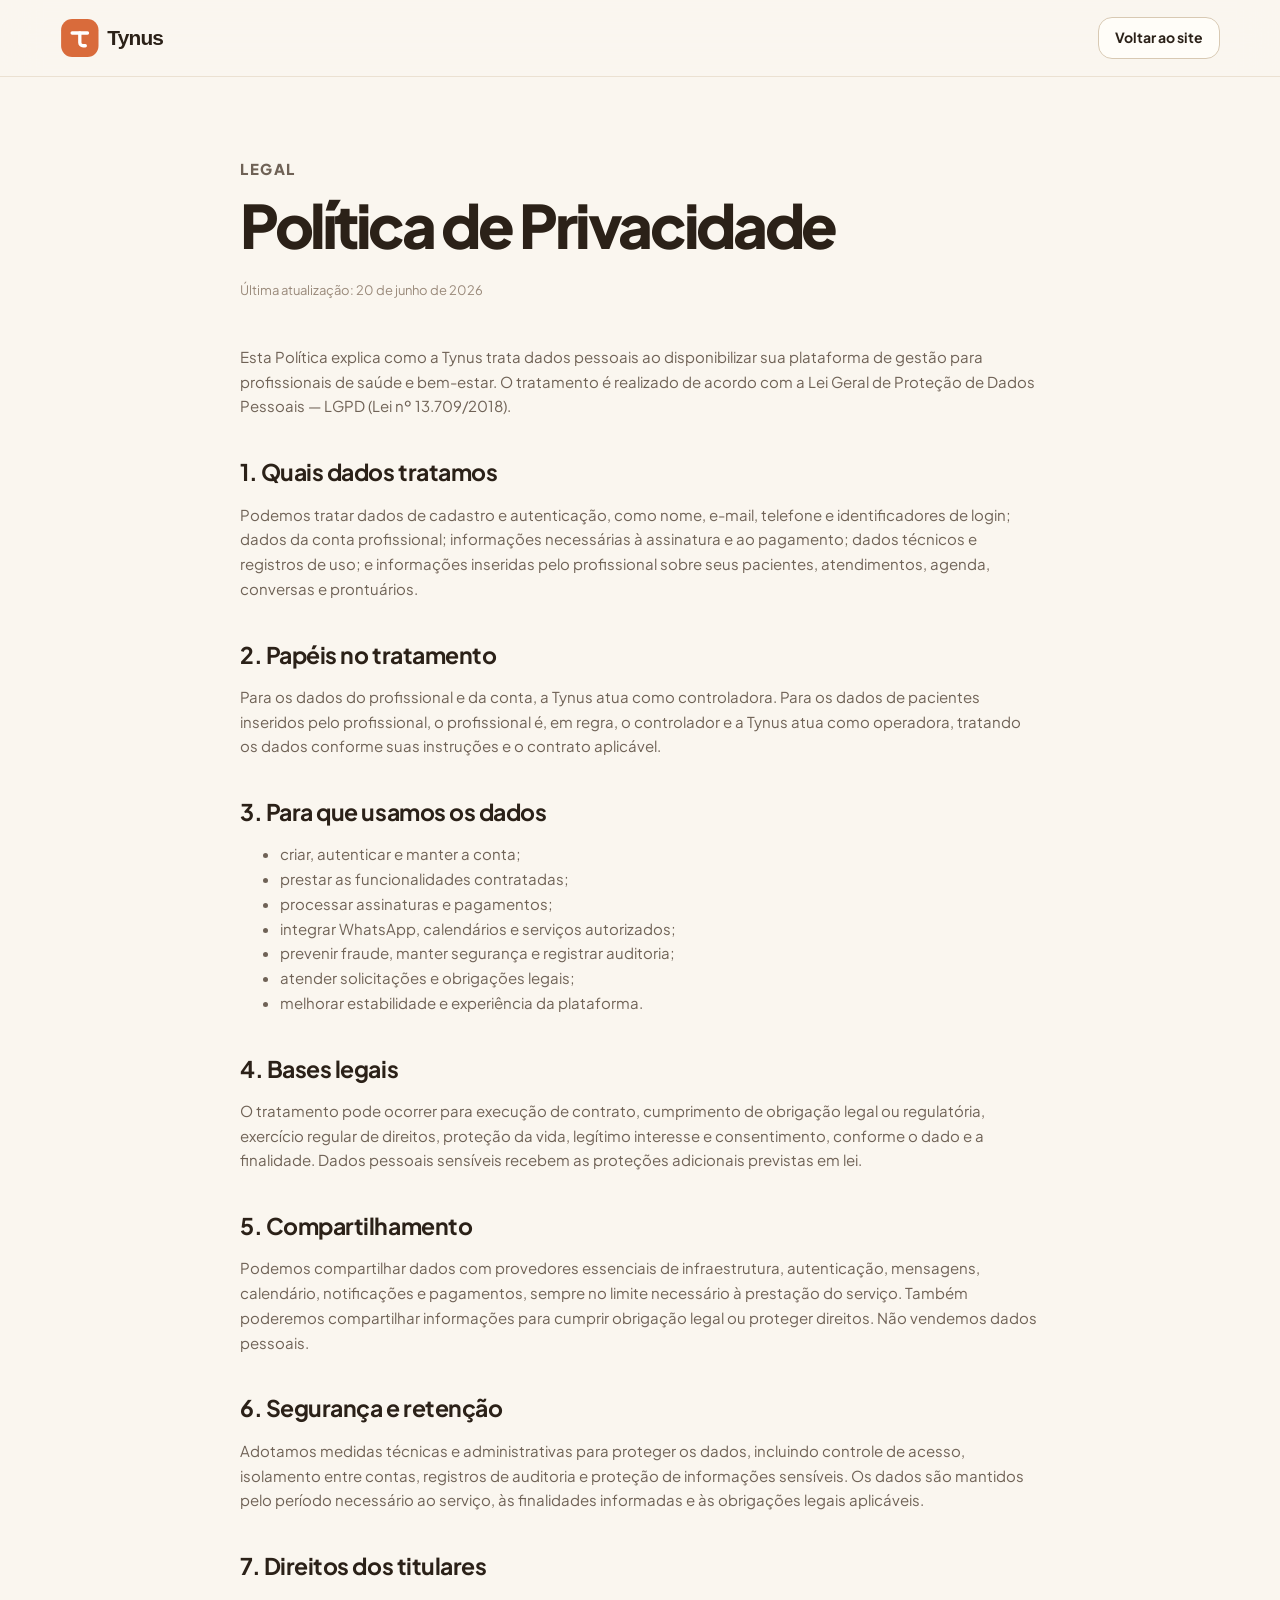
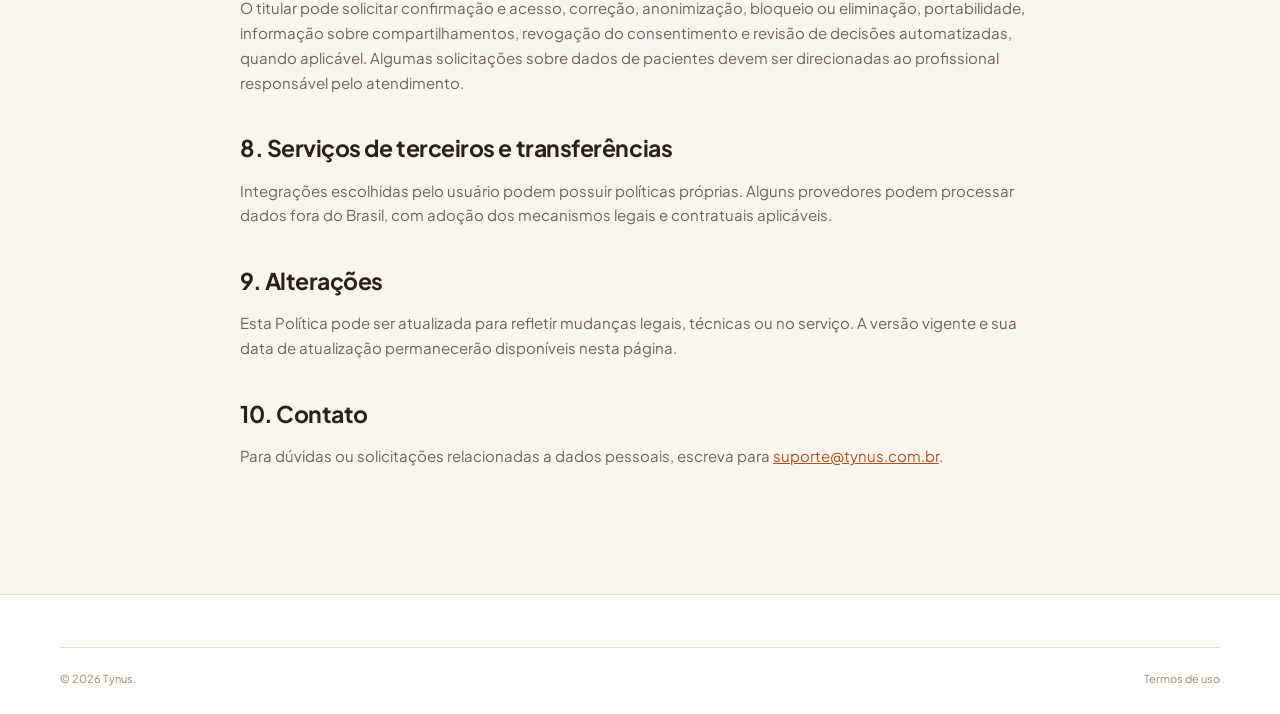
==== privacidade.html @ 751dcd54 "adjust project first commit" ====
<!doctype html>
<html lang="pt-BR">
<head><meta charset="utf-8"><meta name="viewport" content="width=device-width, initial-scale=1"><title>Política de Privacidade — Tynus</title><meta name="description" content="Política de Privacidade da Tynus."><link rel="icon" href="assets/favicon.svg" type="image/svg+xml"><link rel="stylesheet" href="styles.css"></head>
<body>
  <header class="site-header"><nav class="nav container"><a class="logo" href="index.html"><img src="assets/logo.svg" alt="Tynus" width="132" height="40"></a><a class="button button-secondary button-sm" href="index.html">Voltar ao site</a></nav></header>
  <main class="legal"><article class="container">
    <p class="section-kicker">Legal</p><h1>Política de Privacidade</h1><p class="updated">Última atualização: 20 de junho de 2026</p>
    <p>Esta Política explica como a Tynus trata dados pessoais ao disponibilizar sua plataforma de gestão para profissionais de saúde e bem-estar. O tratamento é realizado de acordo com a Lei Geral de Proteção de Dados Pessoais — LGPD (Lei nº 13.709/2018).</p>
    <h2>1. Quais dados tratamos</h2><p>Podemos tratar dados de cadastro e autenticação, como nome, e-mail, telefone e identificadores de login; dados da conta profissional; informações necessárias à assinatura e ao pagamento; dados técnicos e registros de uso; e informações inseridas pelo profissional sobre seus pacientes, atendimentos, agenda, conversas e prontuários.</p>
    <h2>2. Papéis no tratamento</h2><p>Para os dados do profissional e da conta, a Tynus atua como controladora. Para os dados de pacientes inseridos pelo profissional, o profissional é, em regra, o controlador e a Tynus atua como operadora, tratando os dados conforme suas instruções e o contrato aplicável.</p>
    <h2>3. Para que usamos os dados</h2><ul><li>criar, autenticar e manter a conta;</li><li>prestar as funcionalidades contratadas;</li><li>processar assinaturas e pagamentos;</li><li>integrar WhatsApp, calendários e serviços autorizados;</li><li>prevenir fraude, manter segurança e registrar auditoria;</li><li>atender solicitações e obrigações legais;</li><li>melhorar estabilidade e experiência da plataforma.</li></ul>
    <h2>4. Bases legais</h2><p>O tratamento pode ocorrer para execução de contrato, cumprimento de obrigação legal ou regulatória, exercício regular de direitos, proteção da vida, legítimo interesse e consentimento, conforme o dado e a finalidade. Dados pessoais sensíveis recebem as proteções adicionais previstas em lei.</p>
    <h2>5. Compartilhamento</h2><p>Podemos compartilhar dados com provedores essenciais de infraestrutura, autenticação, mensagens, calendário, notificações e pagamentos, sempre no limite necessário à prestação do serviço. Também poderemos compartilhar informações para cumprir obrigação legal ou proteger direitos. Não vendemos dados pessoais.</p>
    <h2>6. Segurança e retenção</h2><p>Adotamos medidas técnicas e administrativas para proteger os dados, incluindo controle de acesso, isolamento entre contas, registros de auditoria e proteção de informações sensíveis. Os dados são mantidos pelo período necessário ao serviço, às finalidades informadas e às obrigações legais aplicáveis.</p>
    <h2>7. Direitos dos titulares</h2><p>O titular pode solicitar confirmação e acesso, correção, anonimização, bloqueio ou eliminação, portabilidade, informação sobre compartilhamentos, revogação do consentimento e revisão de decisões automatizadas, quando aplicável. Algumas solicitações sobre dados de pacientes devem ser direcionadas ao profissional responsável pelo atendimento.</p>
    <h2>8. Serviços de terceiros e transferências</h2><p>Integrações escolhidas pelo usuário podem possuir políticas próprias. Alguns provedores podem processar dados fora do Brasil, com adoção dos mecanismos legais e contratuais aplicáveis.</p>
    <h2>9. Alterações</h2><p>Esta Política pode ser atualizada para refletir mudanças legais, técnicas ou no serviço. A versão vigente e sua data de atualização permanecerão disponíveis nesta página.</p>
    <h2>10. Contato</h2><p>Para dúvidas ou solicitações relacionadas a dados pessoais, escreva para <a href="mailto:suporte@tynus.com.br">suporte@tynus.com.br</a>.</p>
  </article></main>
  <footer class="site-footer"><div class="container footer-bottom"><span>© <span data-year></span> Tynus.</span><a href="termos.html">Termos de uso</a></div></footer><script src="script.js"></script>
</body></html>
---- styles.css ----
@import url('https://fonts.googleapis.com/css2?family=Plus+Jakarta+Sans:wght@400;500;600;700;800&display=swap');

:root {
  --primary: #d96b3b;
  --primary-hover: #c85e32;
  --primary-active: #b5511f;
  --primary-soft: #f8d9c8;
  --primary-tint: #fbeadf;
  --background: #faf6ef;
  --surface: #fffdf8;
  --surface-muted: #f3ebdd;
  --border: #e8dccb;
  --border-strong: #d8c9b3;
  --text: #2b2118;
  --text-secondary: #6f6256;
  --text-muted: #9a8a7b;
  --success: #4f8a5b;
  --success-soft: #e1efe2;
  --danger: #c94a3a;
  --danger-soft: #f7dbd4;
  --shadow-sm: 0 2px 8px rgb(43 33 24 / .06);
  --shadow-md: 0 14px 36px rgb(43 33 24 / .11);
  --radius-sm: 10px;
  --radius-md: 14px;
  --radius-lg: 20px;
  --radius-xl: 26px;
}

* { box-sizing: border-box; }
html { scroll-behavior: smooth; scroll-padding-top: 90px; }
body {
  margin: 0;
  background: var(--background);
  color: var(--text);
  font: 400 16px/1.65 'Plus Jakarta Sans', sans-serif;
  -webkit-font-smoothing: antialiased;
}
body.menu-open { overflow: hidden; }
a { color: inherit; text-decoration: none; }
button, input { font: inherit; }
img, svg { display: block; max-width: 100%; }
.container { width: min(1160px, calc(100% - 40px)); margin-inline: auto; }
.sr-only { position: absolute; width: 1px; height: 1px; padding: 0; margin: -1px; overflow: hidden; clip: rect(0,0,0,0); white-space: nowrap; border: 0; }

.site-header {
  position: sticky;
  top: 0;
  z-index: 50;
  border-bottom: 1px solid rgb(232 220 203 / .8);
  background: rgb(250 246 239 / .88);
  backdrop-filter: blur(18px);
}
.nav { min-height: 76px; display: flex; align-items: center; justify-content: space-between; gap: 28px; }
.logo img { width: 132px; height: auto; }
.nav-links { display: flex; align-items: center; gap: 28px; color: var(--text-secondary); font-size: 14px; font-weight: 600; }
.nav-links a:not(.button):hover { color: var(--text); }
.menu-button { display: none; border: 0; background: transparent; padding: 8px; color: var(--text); cursor: pointer; }

.button {
  display: inline-flex;
  min-height: 48px;
  align-items: center;
  justify-content: center;
  gap: 9px;
  border: 1px solid transparent;
  border-radius: var(--radius-md);
  padding: 11px 20px;
  font-weight: 700;
  font-size: 14px;
  cursor: pointer;
  transition: transform .18s ease, background .18s ease, box-shadow .18s ease;
}
.button:hover { transform: translateY(-2px); }
.button-primary { background: var(--primary); color: #fff; box-shadow: 0 8px 18px rgb(217 107 59 / .2); }
.button-primary:hover { background: var(--primary-hover); box-shadow: 0 12px 24px rgb(217 107 59 / .25); }
.button-secondary { background: var(--surface); border-color: var(--border-strong); color: var(--text); }
.button-sm { min-height: 42px; padding: 8px 16px; }
.button svg { width: 18px; height: 18px; }

.eyebrow {
  display: inline-flex;
  align-items: center;
  gap: 8px;
  margin: 0 0 20px;
  border: 1px solid var(--border);
  border-radius: 999px;
  padding: 7px 12px;
  background: rgb(255 253 248 / .78);
  color: var(--text-secondary);
  font-size: 12px;
  font-weight: 700;
  letter-spacing: .06em;
  text-transform: uppercase;
}
.eyebrow-dot { width: 7px; height: 7px; border-radius: 50%; background: var(--success); box-shadow: 0 0 0 4px var(--success-soft); }
.section-kicker { margin: 0 0 12px; color: var(--primary-active); font-size: 12px; font-weight: 800; letter-spacing: .1em; text-transform: uppercase; }
h1, h2, h3, p { margin-top: 0; }
h1 { max-width: 760px; margin-bottom: 24px; font-size: clamp(42px, 6vw, 76px); line-height: 1.03; letter-spacing: -.055em; font-weight: 800; }
h2 { margin-bottom: 18px; font-size: clamp(32px, 4vw, 50px); line-height: 1.1; letter-spacing: -.04em; }
h3 { margin-bottom: 10px; font-size: 19px; line-height: 1.3; letter-spacing: -.02em; }
.lead { max-width: 650px; color: var(--text-secondary); font-size: clamp(17px, 2vw, 20px); line-height: 1.7; }
.section-heading { max-width: 690px; margin-bottom: 54px; }
.section-heading p:last-child { color: var(--text-secondary); font-size: 17px; }

.hero { position: relative; overflow: hidden; padding: 88px 0 84px; }
.hero::before { content: ''; position: absolute; top: -180px; right: -160px; width: 620px; height: 620px; border-radius: 50%; background: radial-gradient(circle, rgb(248 217 200 / .75), transparent 68%); pointer-events: none; }
.hero-copy { position: relative; z-index: 1; text-align: center; display: flex; flex-direction: column; align-items: center; }
.hero h1 span { color: var(--primary); }
.hero-actions { display: flex; flex-wrap: wrap; justify-content: center; gap: 12px; margin-top: 12px; }
.hero-note { display: flex; flex-wrap: wrap; justify-content: center; gap: 18px; margin: 20px 0 0; color: var(--text-muted); font-size: 12px; font-weight: 600; }
.hero-note span { display: inline-flex; align-items: center; gap: 6px; }
.hero-note svg { width: 15px; color: var(--success); }

.product-wrap { position: relative; width: min(1040px, 100%); margin: 72px auto 0; }
.product-window { overflow: hidden; border: 1px solid var(--border-strong); border-radius: 24px; background: var(--surface); box-shadow: 0 28px 70px rgb(43 33 24 / .16); text-align: left; }
.window-bar { height: 43px; display: flex; align-items: center; gap: 6px; padding: 0 16px; border-bottom: 1px solid var(--border); background: #f9f3e9; }
.window-bar i { width: 9px; height: 9px; border-radius: 50%; background: var(--border-strong); }
.window-title { margin-left: auto; margin-right: auto; color: var(--text-muted); font-size: 10px; font-weight: 700; }
.dashboard { min-height: 520px; display: grid; grid-template-columns: 190px 1fr; }
.sidebar { padding: 22px 16px; border-right: 1px solid var(--border); background: #fffaf3; }
.mini-brand { display: flex; align-items: center; gap: 9px; margin-bottom: 28px; font-size: 15px; font-weight: 800; }
.mini-brand img { width: 28px; height: 28px; }
.side-item { display: flex; align-items: center; gap: 10px; margin-bottom: 5px; border-radius: 9px; padding: 9px 10px; color: var(--text-muted); font-size: 11px; font-weight: 600; }
.side-item.active { background: var(--primary-tint); color: var(--primary-active); }
.side-item svg { width: 15px; height: 15px; }
.dash-main { padding: 30px; background: var(--background); }
.dash-head { display: flex; align-items: start; justify-content: space-between; gap: 20px; margin-bottom: 25px; }
.dash-head p { margin: 0 0 4px; color: var(--text-muted); font-size: 10px; }
.dash-head h3 { margin: 0; font-size: 21px; }
.status-pill { display: inline-flex; align-items: center; gap: 6px; border-radius: 99px; padding: 7px 10px; background: var(--success-soft); color: var(--success); font-size: 9px; font-weight: 700; }
.status-pill::before { content: ''; width: 6px; height: 6px; border-radius: 50%; background: var(--success); }
.stat-grid { display: grid; grid-template-columns: repeat(3, 1fr); gap: 12px; margin-bottom: 18px; }
.stat-card, .panel { border: 1px solid var(--border); border-radius: var(--radius-md); background: var(--surface); box-shadow: var(--shadow-sm); }
.stat-card { padding: 16px; }
.stat-card span { color: var(--text-muted); font-size: 9px; font-weight: 700; text-transform: uppercase; letter-spacing: .05em; }
.stat-card strong { display: block; margin: 7px 0 3px; font-size: 25px; line-height: 1; }
.stat-card small { color: var(--text-secondary); font-size: 9px; }
.panel { padding: 18px; }
.panel-title { display: flex; align-items: center; justify-content: space-between; margin-bottom: 13px; }
.panel-title strong { font-size: 12px; }
.panel-title a { color: var(--primary); font-size: 9px; font-weight: 700; }
.appointment { display: grid; grid-template-columns: 48px 1fr auto; align-items: center; gap: 11px; padding: 11px 0; border-top: 1px solid var(--border); }
.time { color: var(--text-secondary); font-size: 10px; font-weight: 700; }
.person { display: flex; align-items: center; gap: 9px; }
.avatar { display: grid; width: 28px; height: 28px; place-items: center; border-radius: 50%; background: var(--primary-soft); color: var(--primary-active); font-size: 9px; font-weight: 800; }
.person strong { display: block; font-size: 10px; }
.person small { display: block; color: var(--text-muted); font-size: 8px; }
.tag { border-radius: 99px; padding: 5px 8px; background: var(--success-soft); color: var(--success); font-size: 8px; font-weight: 700; }
.floating-message { position: absolute; right: -18px; bottom: 52px; width: 245px; border: 1px solid var(--border); border-radius: 18px; padding: 15px; background: var(--surface); box-shadow: var(--shadow-md); text-align: left; }
.floating-message .message-head { display: flex; align-items: center; gap: 9px; margin-bottom: 9px; }
.message-icon { display: grid; width: 34px; height: 34px; place-items: center; border-radius: 10px; background: var(--success-soft); color: var(--success); }
.message-icon svg { width: 18px; }
.message-head strong { display: block; font-size: 11px; }
.message-head small { display: block; color: var(--success); font-size: 8px; }
.floating-message p { margin: 0; color: var(--text-secondary); font-size: 10px; line-height: 1.5; }

.trust-strip { padding: 26px 0; border-block: 1px solid var(--border); background: rgb(255 253 248 / .6); }
.trust-content { display: flex; align-items: center; justify-content: center; gap: 44px; color: var(--text-secondary); font-size: 12px; font-weight: 700; }
.trust-item { display: flex; align-items: center; gap: 9px; }
.trust-item svg { width: 18px; color: var(--primary); }

.section { padding: 108px 0; }
.features-grid { display: grid; grid-template-columns: repeat(3, 1fr); gap: 16px; }
.feature-card { min-height: 240px; border: 1px solid var(--border); border-radius: var(--radius-lg); padding: 28px; background: var(--surface); box-shadow: var(--shadow-sm); transition: transform .2s ease, box-shadow .2s ease; }
.feature-card:hover { transform: translateY(-4px); box-shadow: var(--shadow-md); }
.feature-icon { display: grid; width: 46px; height: 46px; place-items: center; margin-bottom: 38px; border-radius: 13px; background: var(--primary-tint); color: var(--primary); }
.feature-icon svg { width: 22px; height: 22px; }
.feature-card p { margin: 0; color: var(--text-secondary); font-size: 14px; }

.workflow-section { background: var(--text); color: #f8f0e5; }
.workflow-section .section-kicker { color: #efa27e; }
.workflow-section .section-heading p:last-child { color: #c3b5a4; }
.workflow { display: grid; grid-template-columns: 1fr 1.1fr; gap: 68px; align-items: center; }
.steps { display: grid; gap: 10px; }
.step { display: grid; grid-template-columns: 40px 1fr; gap: 17px; padding: 18px; border: 1px solid #4a3d2e; border-radius: 16px; background: #221c16; }
.step-number { display: grid; width: 36px; height: 36px; place-items: center; border-radius: 11px; background: #3a2a20; color: #ec8a60; font-size: 12px; font-weight: 800; }
.step h3 { margin-bottom: 4px; color: #f5eee3; font-size: 15px; }
.step p { margin: 0; color: #c3b5a4; font-size: 13px; }
.chat-demo { border: 1px solid #4a3d2e; border-radius: 24px; padding: 20px; background: #221c16; box-shadow: 0 24px 60px rgb(0 0 0 / .22); }
.chat-head { display: flex; align-items: center; gap: 11px; padding-bottom: 15px; border-bottom: 1px solid #392f24; }
.chat-head .avatar { width: 38px; height: 38px; background: #3a2a20; color: #ec8a60; }
.chat-head strong { display: block; font-size: 13px; }
.chat-head small { color: #6bae78; font-size: 10px; }
.chat-body { display: grid; gap: 11px; padding: 20px 0 5px; }
.bubble { width: fit-content; max-width: 82%; border-radius: 14px; padding: 11px 13px; font-size: 12px; line-height: 1.55; }
.bubble.in { border-bottom-left-radius: 4px; background: #2a2219; color: #f5eee3; }
.bubble.out { justify-self: end; border-bottom-right-radius: 4px; background: #3a2a20; color: #f5eee3; }
.bubble small { display: block; margin-top: 3px; color: #8a7b6b; font-size: 8px; text-align: right; }

.who-grid { display: grid; grid-template-columns: .8fr 1.2fr; gap: 64px; align-items: start; }
.who-copy { position: sticky; top: 120px; }
.who-copy p { color: var(--text-secondary); }
.specialties { display: grid; grid-template-columns: repeat(2, 1fr); gap: 12px; }
.specialty { display: flex; align-items: center; gap: 13px; border: 1px solid var(--border); border-radius: 15px; padding: 17px; background: var(--surface); font-size: 14px; font-weight: 700; }
.specialty span { display: grid; width: 35px; height: 35px; place-items: center; border-radius: 10px; background: var(--surface-muted); color: var(--primary); }
.specialty svg { width: 18px; height: 18px; }

.pricing-section { padding-top: 80px; }
.pricing-wrap { display: grid; grid-template-columns: 1fr 470px; gap: 70px; align-items: center; border: 1px solid var(--border); border-radius: 28px; padding: 54px; background: var(--surface); box-shadow: var(--shadow-md); }
.price-card { border: 1px solid var(--border-strong); border-radius: 22px; padding: 30px; background: var(--background); }
.plan-label { display: flex; align-items: center; justify-content: space-between; gap: 12px; }
.plan-label strong { font-size: 18px; }
.popular { border-radius: 99px; padding: 6px 9px; background: var(--primary-tint); color: var(--primary-active); font-size: 9px; font-weight: 800; letter-spacing: .06em; text-transform: uppercase; }
.price { display: flex; align-items: flex-end; gap: 7px; margin: 25px 0 5px; }
.price strong { font-size: 46px; line-height: 1; letter-spacing: -.05em; }
.price span { color: var(--text-secondary); font-size: 12px; }
.price-detail { margin-bottom: 23px; color: var(--text-muted); font-size: 11px; }
.price-card ul { display: grid; gap: 11px; margin: 0 0 25px; padding: 0; list-style: none; color: var(--text-secondary); font-size: 13px; }
.price-card li { display: flex; align-items: center; gap: 9px; }
.price-card li svg { width: 17px; color: var(--success); }
.price-card .button { width: 100%; }
.pricing-copy .lead { font-size: 17px; }
.pricing-highlights { display: flex; gap: 22px; margin-top: 28px; }
.pricing-highlights strong { display: block; font-size: 17px; }
.pricing-highlights span { color: var(--text-muted); font-size: 11px; }

.faq-list { max-width: 800px; margin: auto; border-top: 1px solid var(--border); }
details { border-bottom: 1px solid var(--border); }
summary { display: flex; align-items: center; justify-content: space-between; gap: 20px; padding: 23px 0; cursor: pointer; font-weight: 700; list-style: none; }
summary::-webkit-details-marker { display: none; }
summary::after { content: '+'; color: var(--primary); font-size: 25px; font-weight: 400; }
details[open] summary::after { content: '−'; }
details p { max-width: 700px; margin: -8px 0 23px; color: var(--text-secondary); font-size: 14px; }

.final-cta { padding: 38px 0 100px; }
.cta-box { position: relative; overflow: hidden; border-radius: 28px; padding: 72px 40px; background: var(--primary); color: white; text-align: center; }
.cta-box::before, .cta-box::after { content: ''; position: absolute; width: 300px; height: 300px; border: 50px solid rgb(255 255 255 / .08); border-radius: 50%; }
.cta-box::before { left: -180px; bottom: -180px; }
.cta-box::after { top: -210px; right: -160px; }
.cta-box h2 { position: relative; max-width: 680px; margin: 0 auto 16px; }
.cta-box p { position: relative; max-width: 580px; margin: 0 auto 28px; color: rgb(255 255 255 / .82); }
.cta-box .button { position: relative; background: white; color: var(--primary-active); box-shadow: 0 10px 25px rgb(101 42 19 / .22); }

.site-footer { border-top: 1px solid var(--border); padding: 52px 0 26px; background: var(--surface); }
.footer-grid { display: grid; grid-template-columns: 1.4fr .6fr .6fr; gap: 40px; padding-bottom: 44px; }
.footer-brand img { width: 130px; margin-bottom: 17px; }
.footer-brand p { max-width: 390px; color: var(--text-secondary); font-size: 13px; }
.footer-col strong { display: block; margin-bottom: 14px; font-size: 12px; text-transform: uppercase; letter-spacing: .08em; }
.footer-col a { display: block; margin-bottom: 9px; color: var(--text-secondary); font-size: 13px; }
.footer-col a:hover { color: var(--primary); }
.footer-bottom { display: flex; align-items: center; justify-content: space-between; gap: 20px; padding-top: 22px; border-top: 1px solid var(--border); color: var(--text-muted); font-size: 11px; }

.legal { padding: 80px 0 110px; }
.legal article { max-width: 800px; margin: auto; }
.legal h1 { font-size: clamp(38px, 6vw, 60px); }
.legal .updated { margin-bottom: 44px; color: var(--text-muted); font-size: 13px; }
.legal h2 { margin-top: 40px; font-size: 23px; letter-spacing: -.02em; }
.legal p, .legal li { color: var(--text-secondary); font-size: 15px; }
.legal a { color: var(--primary-active); text-decoration: underline; }

.reveal { opacity: 0; transform: translateY(18px); transition: opacity .6s ease, transform .6s ease; }
.reveal.visible { opacity: 1; transform: none; }

@media (prefers-reduced-motion: reduce) {
  html { scroll-behavior: auto; }
  *, *::before, *::after { animation-duration: .01ms !important; transition-duration: .01ms !important; }
  .reveal { opacity: 1; transform: none; }
}

@media (max-width: 900px) {
  .menu-button { display: block; }
  .nav-links { position: fixed; inset: 76px 0 auto; display: none; flex-direction: column; align-items: stretch; gap: 0; padding: 18px 20px 25px; border-bottom: 1px solid var(--border); background: var(--background); box-shadow: var(--shadow-md); }
  .nav-links.open { display: flex; }
  .nav-links a { padding: 13px 5px; }
  .nav-links .button { margin-top: 10px; }
  .hero { padding-top: 66px; }
  .features-grid { grid-template-columns: repeat(2, 1fr); }
  .workflow, .who-grid, .pricing-wrap { grid-template-columns: 1fr; }
  .workflow { gap: 45px; }
  .who-copy { position: static; }
  .pricing-wrap { padding: 38px; }
  .price-card { max-width: 520px; }
  .dashboard { grid-template-columns: 155px 1fr; }
  .floating-message { right: 12px; }
}

@media (max-width: 640px) {
  .container { width: min(100% - 32px, 1160px); }
  .section { padding: 80px 0; }
  .section-heading { margin-bottom: 38px; }
  .hero { padding: 52px 0 66px; }
  .hero h1 { font-size: 42px; }
  .hero .lead { font-size: 16px; }
  .hero-actions { width: 100%; }
  .hero-actions .button { width: 100%; }
  .hero-note { gap: 8px 14px; }
  .product-wrap { margin-top: 50px; }
  .dashboard { min-height: 430px; grid-template-columns: 1fr; }
  .sidebar { display: none; }
  .dash-main { padding: 18px; }
  .stat-grid { grid-template-columns: repeat(3, 1fr); gap: 7px; }
  .stat-card { padding: 11px; }
  .stat-card strong { font-size: 18px; }
  .appointment { grid-template-columns: 40px 1fr; }
  .appointment .tag { display: none; }
  .floating-message { display: none; }
  .trust-content { flex-wrap: wrap; gap: 16px 25px; }
  .features-grid, .specialties { grid-template-columns: 1fr; }
  .feature-card { min-height: auto; }
  .feature-icon { margin-bottom: 28px; }
  .workflow { gap: 34px; }
  .pricing-wrap { gap: 36px; padding: 26px 20px; }
  .pricing-highlights { flex-wrap: wrap; }
  .price-card { padding: 23px; }
  .price strong { font-size: 38px; }
  .cta-box { padding: 54px 22px; }
  .footer-grid { grid-template-columns: 1fr 1fr; }
  .footer-brand { grid-column: 1 / -1; }
  .footer-bottom { align-items: flex-start; flex-direction: column; }
}
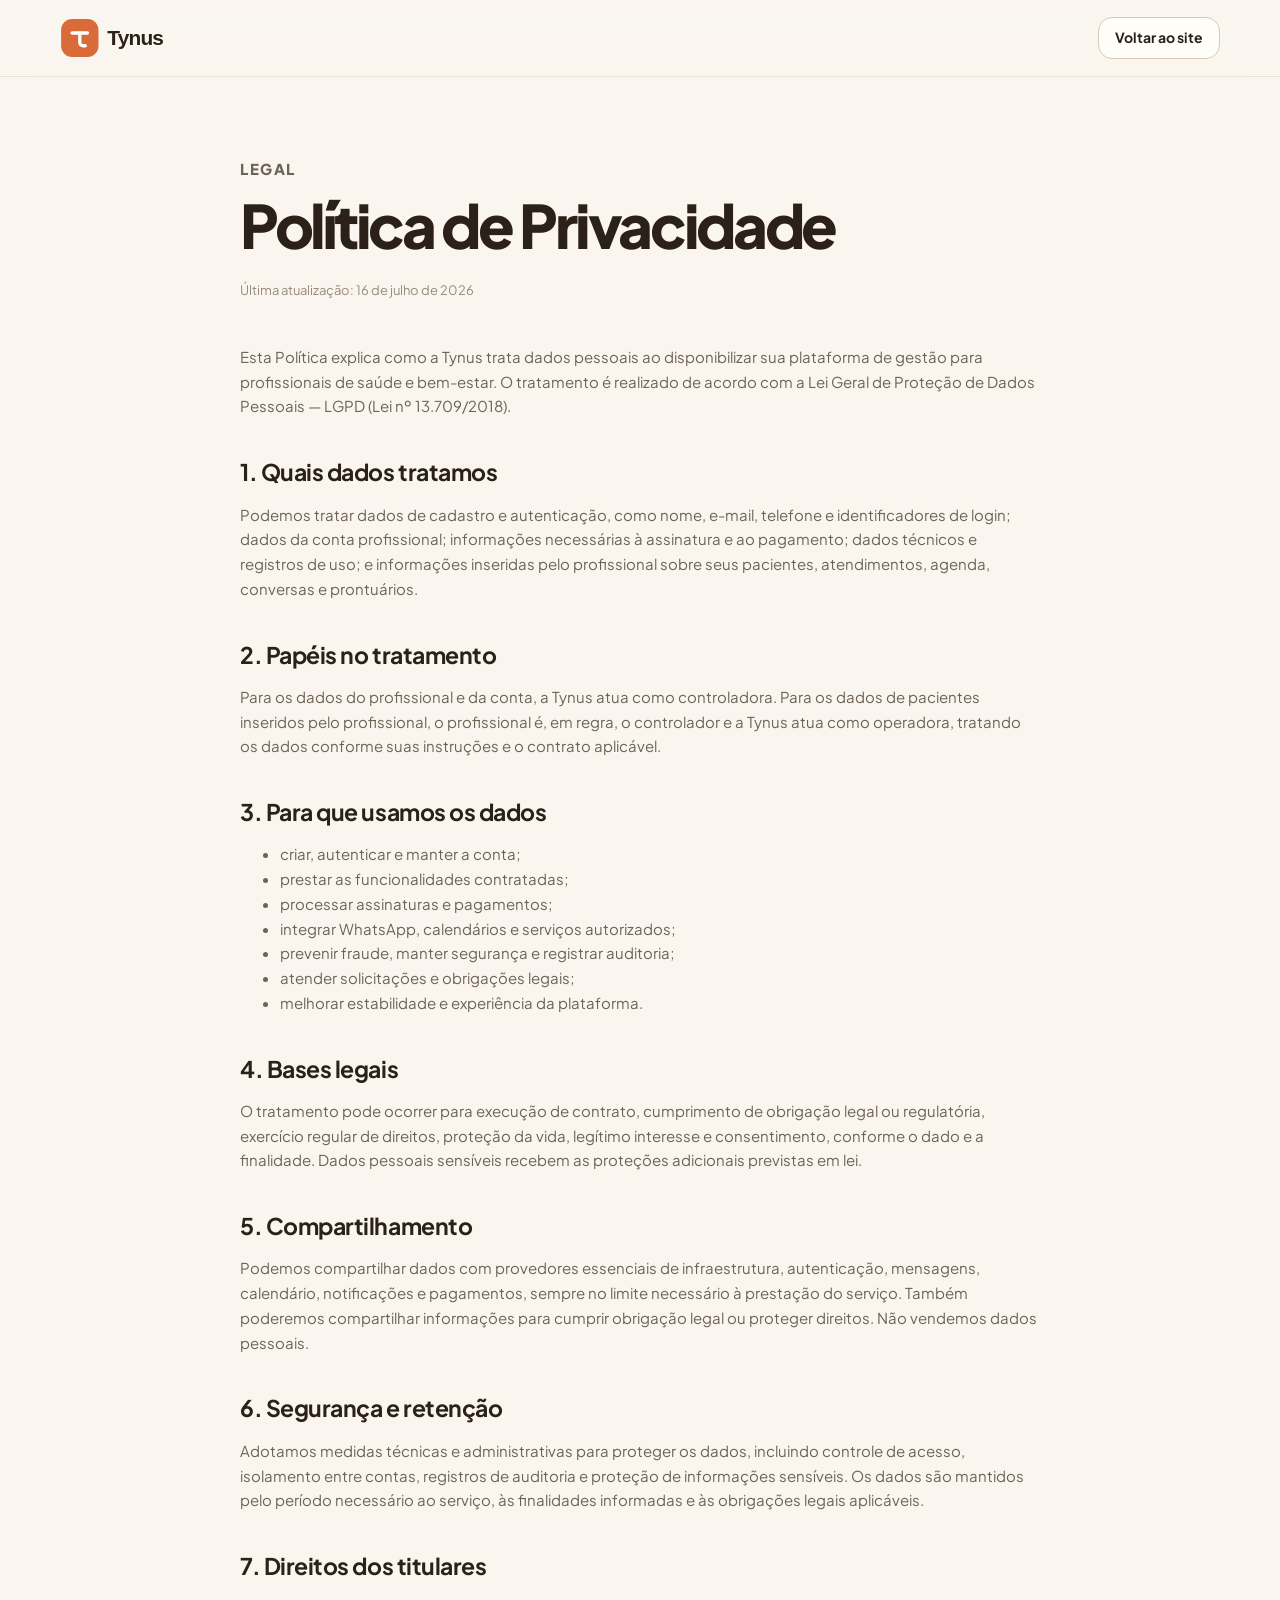
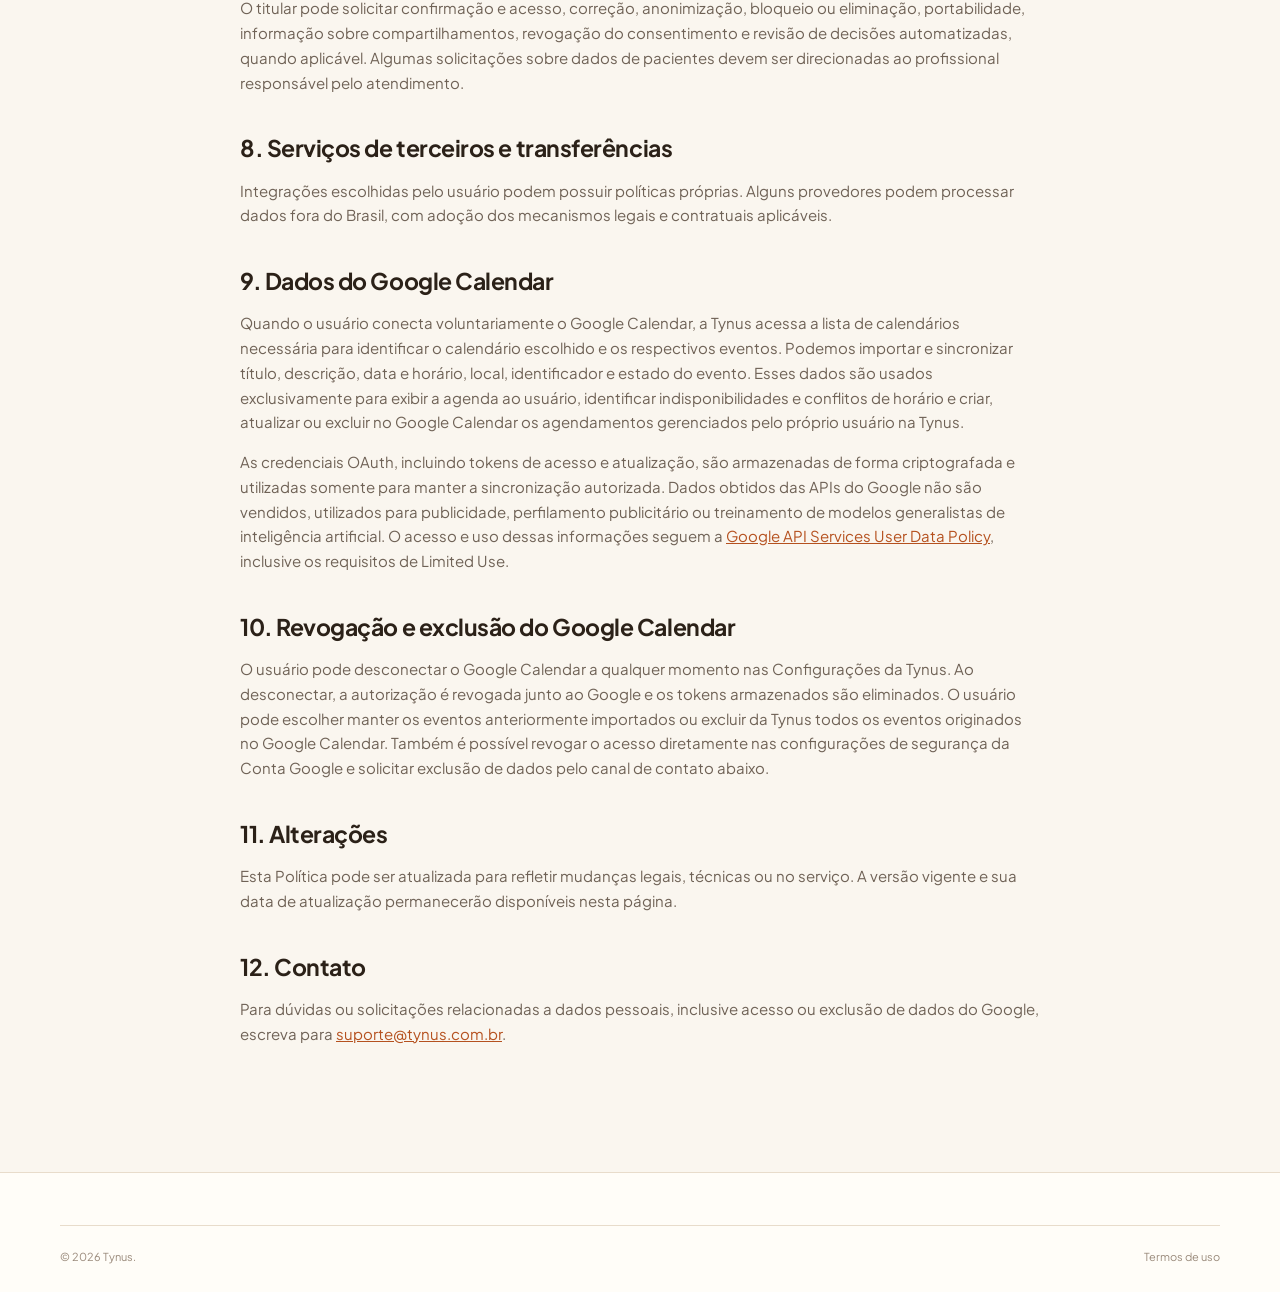
==== commit c9d08037: "docs: detalhar uso de dados do Google Calendar" ====
--- a/privacidade.html
+++ b/privacidade.html
@@ -4,7 +4,7 @@
 <body>
   <header class="site-header"><nav class="nav container"><a class="logo" href="index.html"><img src="assets/logo.svg" alt="Tynus" width="132" height="40"></a><a class="button button-secondary button-sm" href="index.html">Voltar ao site</a></nav></header>
   <main class="legal"><article class="container">
-    <p class="section-kicker">Legal</p><h1>Política de Privacidade</h1><p class="updated">Última atualização: 20 de junho de 2026</p>
+    <p class="section-kicker">Legal</p><h1>Política de Privacidade</h1><p class="updated">Última atualização: 16 de julho de 2026</p>
     <p>Esta Política explica como a Tynus trata dados pessoais ao disponibilizar sua plataforma de gestão para profissionais de saúde e bem-estar. O tratamento é realizado de acordo com a Lei Geral de Proteção de Dados Pessoais — LGPD (Lei nº 13.709/2018).</p>
     <h2>1. Quais dados tratamos</h2><p>Podemos tratar dados de cadastro e autenticação, como nome, e-mail, telefone e identificadores de login; dados da conta profissional; informações necessárias à assinatura e ao pagamento; dados técnicos e registros de uso; e informações inseridas pelo profissional sobre seus pacientes, atendimentos, agenda, conversas e prontuários.</p>
     <h2>2. Papéis no tratamento</h2><p>Para os dados do profissional e da conta, a Tynus atua como controladora. Para os dados de pacientes inseridos pelo profissional, o profissional é, em regra, o controlador e a Tynus atua como operadora, tratando os dados conforme suas instruções e o contrato aplicável.</p>
@@ -14,8 +14,10 @@
     <h2>6. Segurança e retenção</h2><p>Adotamos medidas técnicas e administrativas para proteger os dados, incluindo controle de acesso, isolamento entre contas, registros de auditoria e proteção de informações sensíveis. Os dados são mantidos pelo período necessário ao serviço, às finalidades informadas e às obrigações legais aplicáveis.</p>
     <h2>7. Direitos dos titulares</h2><p>O titular pode solicitar confirmação e acesso, correção, anonimização, bloqueio ou eliminação, portabilidade, informação sobre compartilhamentos, revogação do consentimento e revisão de decisões automatizadas, quando aplicável. Algumas solicitações sobre dados de pacientes devem ser direcionadas ao profissional responsável pelo atendimento.</p>
     <h2>8. Serviços de terceiros e transferências</h2><p>Integrações escolhidas pelo usuário podem possuir políticas próprias. Alguns provedores podem processar dados fora do Brasil, com adoção dos mecanismos legais e contratuais aplicáveis.</p>
-    <h2>9. Alterações</h2><p>Esta Política pode ser atualizada para refletir mudanças legais, técnicas ou no serviço. A versão vigente e sua data de atualização permanecerão disponíveis nesta página.</p>
-    <h2>10. Contato</h2><p>Para dúvidas ou solicitações relacionadas a dados pessoais, escreva para <a href="mailto:suporte@tynus.com.br">suporte@tynus.com.br</a>.</p>
+    <h2>9. Dados do Google Calendar</h2><p>Quando o usuário conecta voluntariamente o Google Calendar, a Tynus acessa a lista de calendários necessária para identificar o calendário escolhido e os respectivos eventos. Podemos importar e sincronizar título, descrição, data e horário, local, identificador e estado do evento. Esses dados são usados exclusivamente para exibir a agenda ao usuário, identificar indisponibilidades e conflitos de horário e criar, atualizar ou excluir no Google Calendar os agendamentos gerenciados pelo próprio usuário na Tynus.</p><p>As credenciais OAuth, incluindo tokens de acesso e atualização, são armazenadas de forma criptografada e utilizadas somente para manter a sincronização autorizada. Dados obtidos das APIs do Google não são vendidos, utilizados para publicidade, perfilamento publicitário ou treinamento de modelos generalistas de inteligência artificial. O acesso e uso dessas informações seguem a <a href="https://developers.google.com/terms/api-services-user-data-policy" target="_blank" rel="noopener">Google API Services User Data Policy</a>, inclusive os requisitos de Limited Use.</p>
+    <h2>10. Revogação e exclusão do Google Calendar</h2><p>O usuário pode desconectar o Google Calendar a qualquer momento nas Configurações da Tynus. Ao desconectar, a autorização é revogada junto ao Google e os tokens armazenados são eliminados. O usuário pode escolher manter os eventos anteriormente importados ou excluir da Tynus todos os eventos originados no Google Calendar. Também é possível revogar o acesso diretamente nas configurações de segurança da Conta Google e solicitar exclusão de dados pelo canal de contato abaixo.</p>
+    <h2>11. Alterações</h2><p>Esta Política pode ser atualizada para refletir mudanças legais, técnicas ou no serviço. A versão vigente e sua data de atualização permanecerão disponíveis nesta página.</p>
+    <h2>12. Contato</h2><p>Para dúvidas ou solicitações relacionadas a dados pessoais, inclusive acesso ou exclusão de dados do Google, escreva para <a href="mailto:suporte@tynus.com.br">suporte@tynus.com.br</a>.</p>
   </article></main>
   <footer class="site-footer"><div class="container footer-bottom"><span>© <span data-year></span> Tynus.</span><a href="termos.html">Termos de uso</a></div></footer><script src="script.js"></script>
 </body></html>
--- a/styles.css
+++ b/styles.css
@@ -102,21 +102,30 @@
 .section-heading { max-width: 690px; margin-bottom: 54px; }
 .section-heading p:last-child { color: var(--text-secondary); font-size: 17px; }
 
-.hero { position: relative; overflow: hidden; padding: 88px 0 84px; }
-.hero::before { content: ''; position: absolute; top: -180px; right: -160px; width: 620px; height: 620px; border-radius: 50%; background: radial-gradient(circle, rgb(248 217 200 / .75), transparent 68%); pointer-events: none; }
-.hero-copy { position: relative; z-index: 1; text-align: center; display: flex; flex-direction: column; align-items: center; }
+.hero { position: relative; overflow: hidden; padding: 94px 0 116px; }
+.hero::before { content: ''; position: absolute; top: -210px; right: -120px; width: 650px; height: 650px; border-radius: 50%; background: radial-gradient(circle, rgb(248 217 200 / .82), transparent 67%); pointer-events: none; }
+.hero::after { content: 'SOLO, NÃO SOZINHO'; position: absolute; left: -32px; bottom: 42px; color: rgb(111 98 86 / .09); font-size: clamp(64px, 9vw, 132px); font-weight: 800; letter-spacing: -.08em; white-space: nowrap; pointer-events: none; }
+.hero-grid { position: relative; z-index: 1; display: grid; grid-template-columns: .9fr 1.35fr; gap: 28px; align-items: center; }
+.hero-copy { position: relative; z-index: 2; padding-bottom: 38px; }
+.hero-copy h1 { max-width: 620px; font-size: clamp(45px, 5.4vw, 72px); }
 .hero h1 span { color: var(--primary); }
-.hero-actions { display: flex; flex-wrap: wrap; justify-content: center; gap: 12px; margin-top: 12px; }
-.hero-note { display: flex; flex-wrap: wrap; justify-content: center; gap: 18px; margin: 20px 0 0; color: var(--text-muted); font-size: 12px; font-weight: 600; }
+.hero-actions { display: flex; flex-wrap: wrap; align-items: center; gap: 20px; margin-top: 30px; }
+.text-link { display: inline-flex; align-items: center; gap: 8px; border-bottom: 1px solid var(--border-strong); padding: 10px 0 7px; color: var(--text-secondary); font-size: 13px; font-weight: 700; }
+.text-link span { color: var(--primary); font-size: 18px; }
+.hero-note { display: flex; flex-wrap: wrap; gap: 16px; margin: 22px 0 0; color: var(--text-muted); font-size: 11px; font-weight: 600; }
 .hero-note span { display: inline-flex; align-items: center; gap: 6px; }
 .hero-note svg { width: 15px; color: var(--success); }
-
-.product-wrap { position: relative; width: min(1040px, 100%); margin: 72px auto 0; }
+.platform-choice { display: flex; align-items: center; gap: 9px; margin-top: 22px; }
+.platform-choice span { display: inline-flex; align-items: center; gap: 7px; border: 1px solid var(--border); border-radius: 999px; padding: 7px 10px; background: rgb(255 253 248 / .72); color: var(--text-secondary); font-size: 9px; font-weight: 700; }
+.platform-choice svg { width: 14px; height: 14px; color: var(--primary); }
+.platform-choice i { color: var(--text-muted); font-size: 8px; font-style: normal; text-transform: uppercase; }
+
+.product-wrap { position: relative; width: 760px; margin-right: -175px; transform: rotate(1.1deg); }
 .product-window { overflow: hidden; border: 1px solid var(--border-strong); border-radius: 24px; background: var(--surface); box-shadow: 0 28px 70px rgb(43 33 24 / .16); text-align: left; }
 .window-bar { height: 43px; display: flex; align-items: center; gap: 6px; padding: 0 16px; border-bottom: 1px solid var(--border); background: #f9f3e9; }
 .window-bar i { width: 9px; height: 9px; border-radius: 50%; background: var(--border-strong); }
 .window-title { margin-left: auto; margin-right: auto; color: var(--text-muted); font-size: 10px; font-weight: 700; }
-.dashboard { min-height: 520px; display: grid; grid-template-columns: 190px 1fr; }
+.dashboard { min-height: 500px; display: grid; grid-template-columns: 170px 1fr; }
 .sidebar { padding: 22px 16px; border-right: 1px solid var(--border); background: #fffaf3; }
 .mini-brand { display: flex; align-items: center; gap: 9px; margin-bottom: 28px; font-size: 15px; font-weight: 800; }
 .mini-brand img { width: 28px; height: 28px; }
@@ -146,13 +155,17 @@
 .person strong { display: block; font-size: 10px; }
 .person small { display: block; color: var(--text-muted); font-size: 8px; }
 .tag { border-radius: 99px; padding: 5px 8px; background: var(--success-soft); color: var(--success); font-size: 8px; font-weight: 700; }
-.floating-message { position: absolute; right: -18px; bottom: 52px; width: 245px; border: 1px solid var(--border); border-radius: 18px; padding: 15px; background: var(--surface); box-shadow: var(--shadow-md); text-align: left; }
+.floating-message { position: absolute; right: 90px; bottom: -34px; width: 245px; border: 1px solid var(--border); border-radius: 18px; padding: 15px; background: var(--surface); box-shadow: var(--shadow-md); text-align: left; transform: rotate(-1.1deg); }
 .floating-message .message-head { display: flex; align-items: center; gap: 9px; margin-bottom: 9px; }
 .message-icon { display: grid; width: 34px; height: 34px; place-items: center; border-radius: 10px; background: var(--success-soft); color: var(--success); }
 .message-icon svg { width: 18px; }
 .message-head strong { display: block; font-size: 11px; }
 .message-head small { display: block; color: var(--success); font-size: 8px; }
 .floating-message p { margin: 0; color: var(--text-secondary); font-size: 10px; line-height: 1.5; }
+.availability-note { position: absolute; left: -58px; top: 94px; display: grid; width: 178px; border: 1px solid #eed5c5; border-radius: 16px; padding: 13px 15px; background: #fff9f3; box-shadow: var(--shadow-md); transform: rotate(-3deg); }
+.availability-note span { color: var(--primary); font-size: 10px; font-weight: 800; }
+.availability-note strong { margin: 2px 0; font-size: 11px; }
+.availability-note small { color: var(--text-muted); font-size: 8px; line-height: 1.4; }
 
 .trust-strip { padding: 26px 0; border-block: 1px solid var(--border); background: rgb(255 253 248 / .6); }
 .trust-content { display: flex; align-items: center; justify-content: center; gap: 44px; color: var(--text-secondary); font-size: 12px; font-weight: 700; }
@@ -160,17 +173,63 @@
 .trust-item svg { width: 18px; color: var(--primary); }
 
 .section { padding: 108px 0; }
-.features-grid { display: grid; grid-template-columns: repeat(3, 1fr); gap: 16px; }
-.feature-card { min-height: 240px; border: 1px solid var(--border); border-radius: var(--radius-lg); padding: 28px; background: var(--surface); box-shadow: var(--shadow-sm); transition: transform .2s ease, box-shadow .2s ease; }
-.feature-card:hover { transform: translateY(-4px); box-shadow: var(--shadow-md); }
-.feature-icon { display: grid; width: 46px; height: 46px; place-items: center; margin-bottom: 38px; border-radius: 13px; background: var(--primary-tint); color: var(--primary); }
-.feature-icon svg { width: 22px; height: 22px; }
-.feature-card p { margin: 0; color: var(--text-secondary); font-size: 14px; }
+.offset-heading { margin-left: 8.333%; }
+.feature-stories { display: grid; grid-template-columns: 1.2fr .8fr; gap: 18px; align-items: stretch; }
+.story { position: relative; overflow: hidden; border: 1px solid var(--border); border-radius: 24px; background: var(--surface); }
+.story-number { display: block; margin-bottom: 22px; color: var(--primary-active); font-size: 10px; font-weight: 800; letter-spacing: .09em; text-transform: uppercase; }
+.story h3 { max-width: 510px; font-size: clamp(23px, 3vw, 34px); line-height: 1.16; }
+.story p { color: var(--text-secondary); font-size: 14px; }
+.story-availability { grid-column: 1 / -1; display: grid; grid-template-columns: .72fr 1.28fr; gap: 38px; padding: 48px; background: #fffaf3; }
+.story-copy { align-self: center; }
+.story-copy ul { display: grid; gap: 8px; margin: 24px 0 0; padding: 0; color: var(--text-secondary); font-size: 12px; list-style: none; }
+.story-copy li::before { content: '↳'; margin-right: 8px; color: var(--primary); }
+.calendar-board { align-self: center; overflow: hidden; border: 1px solid var(--border); border-radius: 18px; padding: 20px 22px; background: white; box-shadow: 0 18px 45px rgb(43 33 24 / .09); transform: rotate(1.2deg); }
+.calendar-top { display: flex; justify-content: space-between; gap: 12px; padding-bottom: 14px; border-bottom: 1px solid var(--border); color: var(--text-muted); font-size: 9px; font-weight: 800; letter-spacing: .06em; }
+.calendar-top div { display: flex; align-items: center; gap: 5px; letter-spacing: 0; text-transform: none; }
+.calendar-top i { width: 7px; height: 7px; border-radius: 50%; }
+.google-dot { background: #4a78a8; }
+.calendar-row { display: grid; grid-template-columns: 52px 1fr; align-items: stretch; min-height: 62px; border-bottom: 1px solid #f0e8dd; }
+.calendar-row time { padding-top: 13px; color: var(--text-muted); font-size: 9px; font-weight: 700; }
+.calendar-event { margin: 5px 0; border-left: 3px solid; border-radius: 8px; padding: 8px 11px; }
+.calendar-event strong, .available-row strong { display: block; font-size: 11px; }
+.calendar-event small, .available-row small { display: block; color: var(--text-muted); font-size: 8px; }
+.appointment-event { border-color: var(--primary); background: var(--primary-tint); }
+.blocked-event { border-color: #4a78a8; background: #eef4f9; }
+.personal-event { border-color: var(--text-muted); background: var(--surface-muted); }
+.available-row { border-bottom: 0; }
+.available-row > div { align-self: center; color: var(--success); }
+.story-always-on { display: grid; grid-template-columns: auto 1fr; gap: 24px; padding: 38px; background: var(--text); color: #f5eee3; }
+.story-always-on::after { content: ''; position: absolute; right: -80px; top: -80px; width: 210px; height: 210px; border: 36px solid rgb(255 255 255 / .035); border-radius: 50%; }
+.story-always-on .story-number { color: #efa27e; }
+.story-always-on h3 { font-size: 27px; }
+.story-always-on p { color: #c3b5a4; }
+.always-on-mark { display: flex; width: 92px; height: 92px; flex-direction: column; justify-content: center; border: 1px solid #4a3d2e; border-radius: 50%; text-align: center; }
+.always-on-mark span { color: #ec8a60; font-size: 35px; font-weight: 800; line-height: .9; }
+.always-on-mark small { color: #c3b5a4; font-size: 9px; text-transform: uppercase; letter-spacing: .1em; }
+.night-message { grid-column: 2; margin-top: 15px; border: 1px solid #4a3d2e; border-radius: 15px 15px 4px 15px; padding: 15px; background: #2a2219; }
+.night-message small { color: #8a7b6b; font-size: 8px; }
+.night-message p { margin: 5px 0 8px; color: #f5eee3; font-size: 12px; }
+.night-message span { color: #6bae78; font-size: 8px; font-weight: 700; }
+.story-routine { display: flex; flex-direction: column; justify-content: space-between; padding: 38px; background: var(--primary-tint); }
+.story-routine h3 { font-size: 27px; }
+.routine-list { display: grid; gap: 8px; margin: 24px 0; }
+.routine-list span { display: flex; align-items: baseline; gap: 10px; border-bottom: 1px solid #efd8c9; padding-bottom: 8px; color: var(--text-secondary); font-size: 11px; }
+.routine-list b { color: var(--primary-active); font-size: 19px; }
 
 .workflow-section { background: var(--text); color: #f8f0e5; }
 .workflow-section .section-kicker { color: #efa27e; }
 .workflow-section .section-heading p:last-child { color: #c3b5a4; }
-.workflow { display: grid; grid-template-columns: 1fr 1.1fr; gap: 68px; align-items: center; }
+.humanization-layout { display: grid; grid-template-columns: 1.05fr .95fr; gap: 88px; align-items: center; }
+.humanization-copy > p:not(.section-kicker):not(.config-note) { max-width: 610px; color: #c3b5a4; font-size: 17px; }
+.human-points { display: flex; flex-wrap: wrap; gap: 8px; margin: 35px 0 28px; }
+.human-points span { border: 1px solid #4a3d2e; border-radius: 999px; padding: 8px 12px; color: #8a7b6b; font-size: 10px; font-weight: 700; }
+.human-points .active { border-color: #7b4932; background: #3a2a20; color: #ec8a60; }
+.human-slider { max-width: 500px; }
+.human-slider div { display: flex; justify-content: space-between; gap: 10px; margin-bottom: 10px; color: #8a7b6b; font-size: 9px; }
+.human-slider strong { color: #f5eee3; font-size: 10px; }
+.human-slider i { position: relative; display: block; height: 5px; border-radius: 99px; background: linear-gradient(90deg, #e27a4d 0 78%, #4a3d2e 78%); }
+.human-slider i::after { content: ''; position: absolute; left: 78%; top: 50%; width: 16px; height: 16px; border: 3px solid #221c16; border-radius: 50%; background: #ec8a60; transform: translate(-50%, -50%); }
+.config-note { max-width: 500px; margin-top: 24px; border-left: 2px solid #7b4932; padding-left: 15px; color: #8a7b6b; font-size: 11px; }
 .steps { display: grid; gap: 10px; }
 .step { display: grid; grid-template-columns: 40px 1fr; gap: 17px; padding: 18px; border: 1px solid #4a3d2e; border-radius: 16px; background: #221c16; }
 .step-number { display: grid; width: 36px; height: 36px; place-items: center; border-radius: 11px; background: #3a2a20; color: #ec8a60; font-size: 12px; font-weight: 800; }
@@ -181,11 +240,91 @@
 .chat-head .avatar { width: 38px; height: 38px; background: #3a2a20; color: #ec8a60; }
 .chat-head strong { display: block; font-size: 13px; }
 .chat-head small { color: #6bae78; font-size: 10px; }
+.tone-label { margin-left: auto; border-radius: 99px; padding: 5px 8px; background: #3a2a20; color: #ec8a60; font-size: 8px; font-weight: 700; }
 .chat-body { display: grid; gap: 11px; padding: 20px 0 5px; }
 .bubble { width: fit-content; max-width: 82%; border-radius: 14px; padding: 11px 13px; font-size: 12px; line-height: 1.55; }
 .bubble.in { border-bottom-left-radius: 4px; background: #2a2219; color: #f5eee3; }
 .bubble.out { justify-self: end; border-bottom-right-radius: 4px; background: #3a2a20; color: #f5eee3; }
 .bubble small { display: block; margin-top: 3px; color: #8a7b6b; font-size: 8px; text-align: right; }
+.notification-layer { display: grid; grid-template-columns: .8fr 1.2fr; gap: 80px; align-items: center; margin-top: 108px; border-top: 1px solid #4a3d2e; padding-top: 90px; }
+.notification-copy h2 { font-size: clamp(31px, 4vw, 48px); }
+.notification-copy > p:last-child { max-width: 470px; color: #c3b5a4; }
+.push-stack { position: relative; min-height: 345px; }
+.push-card { position: absolute; display: grid; width: min(460px, 92%); grid-template-columns: 38px 1fr; gap: 11px; border: 1px solid rgb(255 255 255 / .22); border-radius: 19px; padding: 14px; background: rgb(245 238 227 / .94); color: var(--text); box-shadow: 0 22px 55px rgb(0 0 0 / .26); backdrop-filter: blur(18px); }
+.push-card img { width: 38px; height: 38px; border-radius: 10px; }
+.push-card span { display: flex; align-items: center; justify-content: space-between; margin-bottom: 2px; }
+.push-card span strong { font-size: 10px; }
+.push-card time { color: var(--text-muted); font-size: 8px; }
+.push-card b { display: block; font-size: 11px; }
+.push-card p { margin: 2px 0 0; color: var(--text-secondary); font-size: 9px; }
+.push-appointment { top: 0; right: 2%; transform: rotate(1.2deg); }
+.push-handoff { top: 108px; left: 0; z-index: 2; transform: rotate(-1.4deg); }
+.push-pix { top: 218px; right: 5%; z-index: 3; transform: rotate(.7deg); }
+
+.depth-section { overflow: hidden; background: var(--surface); }
+.depth-heading { display: grid; grid-template-columns: 1fr 1.25fr; column-gap: 50px; align-items: end; margin: 0 0 70px 8.333%; }
+.depth-heading .section-kicker { grid-column: 1 / -1; }
+.depth-heading h2 { margin-bottom: 0; }
+.depth-heading > p:last-child { max-width: 430px; margin: 0 0 7px; color: var(--text-secondary); }
+.product-rail { display: grid; grid-template-columns: 1.08fr .92fr; gap: 20px; }
+.product-module { position: relative; overflow: hidden; border-top: 1px solid var(--border-strong); padding: 38px 0 12px; }
+.module-index { position: absolute; top: 43px; left: 0; color: var(--primary); font-size: 10px; font-weight: 800; letter-spacing: .08em; }
+.module-copy { padding-left: 58px; }
+.module-copy > span { display: block; margin-bottom: 14px; color: var(--text-muted); font-size: 10px; font-weight: 800; letter-spacing: .09em; text-transform: uppercase; }
+.module-copy h3 { max-width: 520px; font-size: clamp(24px, 3vw, 36px); line-height: 1.16; }
+.module-copy p { max-width: 570px; color: var(--text-secondary); font-size: 14px; }
+.catalog-module { grid-column: 1 / -1; display: grid; grid-template-columns: .82fr 1.18fr; gap: 58px; align-items: center; padding-bottom: 48px; }
+.catalog-ui, .recorder-ui, .risk-ui { border: 1px solid var(--border); border-radius: 18px; background: var(--background); box-shadow: var(--shadow-sm); }
+.catalog-ui { overflow: hidden; transform: rotate(-.8deg); }
+.catalog-head { display: flex; align-items: center; justify-content: space-between; padding: 17px 20px; border-bottom: 1px solid var(--border); background: var(--surface); font-size: 11px; }
+.catalog-head span { border-radius: 8px; padding: 7px 9px; background: var(--primary); color: white; font-size: 8px; font-weight: 700; }
+.service-row { display: grid; grid-template-columns: 8px 1fr 54px 64px; align-items: center; gap: 10px; padding: 13px 20px; border-bottom: 1px solid var(--border); }
+.service-status { width: 7px; height: 7px; border-radius: 50%; background: var(--success); box-shadow: 0 0 0 3px var(--success-soft); }
+.service-row strong { display: block; font-size: 10px; }
+.service-row small { display: block; color: var(--text-muted); font-size: 8px; }
+.service-row > span { color: var(--text-secondary); font-size: 9px; }
+.service-row > b { color: var(--text); font-size: 10px; text-align: right; }
+.catalog-foot { display: flex; align-items: center; justify-content: space-between; gap: 15px; padding: 13px 20px; background: var(--success-soft); color: var(--success); font-size: 9px; font-weight: 700; }
+.catalog-foot small { color: var(--text-secondary); font-size: 8px; font-weight: 500; }
+.voice-module, .risk-module { min-height: 660px; padding-inline: 6px; }
+.voice-module { margin-right: 22px; }
+.risk-module { margin-top: 72px; margin-left: 22px; }
+.recorder-ui, .risk-ui { margin: 34px 0 0 58px; padding: 20px; }
+.recorder-top { display: flex; align-items: center; gap: 11px; }
+.mic-button { display: grid; width: 38px; height: 38px; flex: 0 0 auto; place-items: center; border-radius: 50%; background: var(--danger-soft); color: var(--danger); }
+.mic-button svg { width: 18px; }
+.recorder-top strong { display: block; font-size: 10px; }
+.recorder-top small { display: block; color: var(--text-muted); font-size: 8px; }
+.recorder-top > i { margin-left: auto; color: var(--danger); font-size: 8px; font-style: normal; font-weight: 700; }
+.waveform { display: flex; height: 62px; align-items: center; justify-content: center; gap: 4px; margin: 14px 0; border-block: 1px solid var(--border); }
+.waveform b { width: 3px; border-radius: 99px; background: var(--primary); }
+.waveform b:nth-child(3n+1) { height: 17px; }
+.waveform b:nth-child(3n+2) { height: 37px; }
+.waveform b:nth-child(3n) { height: 25px; }
+.waveform b:nth-child(5n) { height: 48px; }
+.ai-fields > span { display: inline-block; margin-bottom: 8px; border-radius: 99px; padding: 5px 8px; background: var(--primary-tint); color: var(--primary-active); font-size: 8px; font-weight: 800; }
+.ai-fields p { margin: 0; border-top: 1px solid var(--border); padding: 9px 0; color: var(--text-secondary); font-size: 9px; }
+.ai-fields strong { display: block; margin-bottom: 2px; color: var(--text); font-size: 8px; text-transform: uppercase; letter-spacing: .04em; }
+.privacy-note { display: flex; align-items: center; gap: 7px; margin-top: 8px; border-radius: 9px; padding: 9px; background: var(--success-soft); color: var(--success); font-size: 8px; }
+.privacy-note svg { width: 14px; flex: 0 0 auto; }
+.risk-ui { overflow: hidden; padding: 0; background: var(--surface); }
+.risk-head { display: flex; align-items: center; justify-content: space-between; gap: 10px; padding: 17px; border-bottom: 1px solid var(--border); }
+.risk-head small, .risk-head strong { display: block; }
+.risk-head small { color: var(--text-muted); font-size: 8px; }
+.risk-head strong { margin-top: 2px; font-size: 11px; }
+.risk-head > span { border-radius: 99px; padding: 5px 8px; background: var(--primary-tint); color: var(--primary-active); font-size: 8px; font-weight: 700; }
+.risk-person { display: grid; grid-template-columns: 30px 1fr auto; align-items: center; gap: 9px; padding: 12px 16px; border-bottom: 1px solid var(--border); }
+.risk-person strong { display: block; font-size: 9px; }
+.risk-person small { display: block; color: var(--text-muted); font-size: 7px; }
+.risk-person > b { border-radius: 99px; padding: 5px 7px; font-size: 7px; }
+.risk-high { background: var(--danger-soft); color: var(--danger); }
+.risk-medium { background: #f8eccf; color: #9c6e12; }
+.risk-low { background: var(--success-soft); color: var(--success); }
+.risk-action { display: flex; align-items: center; gap: 10px; margin: 12px; border: 1px solid var(--border); border-radius: 11px; padding: 11px; background: var(--background); }
+.risk-action > span { color: var(--primary); font-size: 20px; }
+.risk-action strong { display: block; font-size: 8px; }
+.risk-action small { display: block; color: var(--text-muted); font-size: 7px; }
+.support-disclaimer { display: block; margin: 12px 0 0 58px; color: var(--text-muted); font-size: 8px; }
 
 .who-grid { display: grid; grid-template-columns: .8fr 1.2fr; gap: 64px; align-items: start; }
 .who-copy { position: sticky; top: 120px; }
@@ -194,6 +333,25 @@
 .specialty { display: flex; align-items: center; gap: 13px; border: 1px solid var(--border); border-radius: 15px; padding: 17px; background: var(--surface); font-size: 14px; font-weight: 700; }
 .specialty span { display: grid; width: 35px; height: 35px; place-items: center; border-radius: 10px; background: var(--surface-muted); color: var(--primary); }
 .specialty svg { width: 18px; height: 18px; }
+
+.download-section { background: var(--surface-muted); }
+.download-layout { display: grid; grid-template-columns: 1.05fr .95fr; gap: 80px; align-items: center; }
+.download-copy > p:not(.section-kicker):not(.store-pending-note) { max-width: 650px; color: var(--text-secondary); font-size: 17px; }
+.store-links { display: flex; flex-wrap: wrap; gap: 11px; margin: 30px 0 13px; }
+.store-link { display: inline-flex; min-width: 184px; align-items: center; gap: 11px; border: 1px solid var(--text); border-radius: 13px; padding: 10px 15px; background: var(--text); color: white; }
+.store-link svg { width: 27px; height: 27px; flex: 0 0 auto; }
+.store-link small, .store-link strong { display: block; line-height: 1.2; }
+.store-link small { color: #c3b5a4; font-size: 8px; text-transform: uppercase; letter-spacing: .05em; }
+.store-link strong { margin-top: 3px; font-size: 16px; }
+.store-link.is-pending { cursor: not-allowed; opacity: .82; }
+.store-pending-note { display: flex; align-items: center; gap: 7px; color: var(--text-muted); font-size: 9px; }
+.store-pending-note span { width: 6px; height: 6px; flex: 0 0 auto; border-radius: 50%; background: var(--warning); }
+.app-steps { display: grid; counter-reset: steps; }
+.app-step { display: grid; grid-template-columns: 44px 1fr; gap: 18px; border-top: 1px solid var(--border-strong); padding: 23px 0; }
+.app-step:last-child { border-bottom: 1px solid var(--border-strong); }
+.app-step > span { display: grid; width: 38px; height: 38px; place-items: center; border-radius: 50%; background: var(--surface); color: var(--primary); font-size: 9px; font-weight: 800; }
+.app-step strong { display: block; margin-bottom: 4px; font-size: 14px; }
+.app-step small { display: block; color: var(--text-secondary); font-size: 11px; }
 
 .pricing-section { padding-top: 80px; }
 .pricing-wrap { display: grid; grid-template-columns: 1fr 470px; gap: 70px; align-items: center; border: 1px solid var(--border); border-radius: 28px; padding: 54px; background: var(--surface); box-shadow: var(--shadow-md); }
@@ -264,27 +422,42 @@
   .nav-links a { padding: 13px 5px; }
   .nav-links .button { margin-top: 10px; }
   .hero { padding-top: 66px; }
-  .features-grid { grid-template-columns: repeat(2, 1fr); }
-  .workflow, .who-grid, .pricing-wrap { grid-template-columns: 1fr; }
-  .workflow { gap: 45px; }
+  .hero-grid { grid-template-columns: 1fr; }
+  .hero-copy { max-width: 680px; }
+  .product-wrap { width: 780px; margin: 12px -12% 0 auto; }
+  .availability-note { left: 20px; }
+  .feature-stories, .humanization-layout, .who-grid, .download-layout, .pricing-wrap { grid-template-columns: 1fr; }
+  .story-availability { grid-template-columns: 1fr; }
+  .humanization-layout { gap: 45px; }
+  .notification-layer { grid-template-columns: 1fr; gap: 45px; }
+  .push-stack { max-width: 620px; width: 100%; }
+  .depth-heading { grid-template-columns: 1fr; margin-left: 0; }
+  .depth-heading h2 { margin-bottom: 18px; }
+  .catalog-module { grid-template-columns: 1fr; gap: 28px; }
+  .product-rail { grid-template-columns: 1fr 1fr; }
+  .voice-module, .risk-module { margin-inline: 0; }
   .who-copy { position: static; }
+  .download-layout { gap: 46px; }
   .pricing-wrap { padding: 38px; }
   .price-card { max-width: 520px; }
   .dashboard { grid-template-columns: 155px 1fr; }
-  .floating-message { right: 12px; }
+  .floating-message { right: 24px; }
 }
 
 @media (max-width: 640px) {
   .container { width: min(100% - 32px, 1160px); }
   .section { padding: 80px 0; }
   .section-heading { margin-bottom: 38px; }
-  .hero { padding: 52px 0 66px; }
+  .hero { padding: 52px 0 82px; }
+  .hero::after { bottom: 10px; font-size: 61px; }
   .hero h1 { font-size: 42px; }
   .hero .lead { font-size: 16px; }
   .hero-actions { width: 100%; }
   .hero-actions .button { width: 100%; }
+  .hero-actions .text-link { margin-inline: auto; }
   .hero-note { gap: 8px 14px; }
-  .product-wrap { margin-top: 50px; }
+  .product-wrap { width: 100%; margin: 32px 0 0; transform: none; }
+  .availability-note { display: none; }
   .dashboard { min-height: 430px; grid-template-columns: 1fr; }
   .sidebar { display: none; }
   .dash-main { padding: 18px; }
@@ -295,10 +468,37 @@
   .appointment .tag { display: none; }
   .floating-message { display: none; }
   .trust-content { flex-wrap: wrap; gap: 16px 25px; }
-  .features-grid, .specialties { grid-template-columns: 1fr; }
-  .feature-card { min-height: auto; }
-  .feature-icon { margin-bottom: 28px; }
-  .workflow { gap: 34px; }
+  .offset-heading { margin-left: 0; }
+  .feature-stories, .specialties { grid-template-columns: 1fr; }
+  .story-availability, .story-always-on, .story-routine { padding: 26px 22px; }
+  .calendar-board { margin-inline: -7px; padding: 16px 13px; transform: none; }
+  .calendar-top { align-items: flex-start; flex-direction: column; }
+  .story-always-on { grid-template-columns: 1fr; }
+  .always-on-mark { width: 78px; height: 78px; }
+  .night-message { grid-column: 1; }
+  .humanization-layout { gap: 34px; }
+  .human-points { margin-top: 26px; }
+  .notification-layer { margin-top: 75px; padding-top: 65px; }
+  .push-stack { min-height: 330px; }
+  .push-card { width: 96%; }
+  .push-appointment { right: 0; }
+  .push-pix { right: 0; }
+  .depth-heading { margin-bottom: 46px; }
+  .product-rail { grid-template-columns: 1fr; }
+  .catalog-module { grid-column: 1; }
+  .product-module { min-height: auto; padding: 28px 0 38px; }
+  .risk-module { margin-top: 0; }
+  .module-index { top: 33px; }
+  .module-copy { padding-left: 45px; }
+  .catalog-ui { margin-left: 0; transform: none; }
+  .catalog-foot { align-items: flex-start; flex-direction: column; }
+  .service-row { grid-template-columns: 8px 1fr 52px; padding-inline: 13px; }
+  .service-row > span { display: none; }
+  .recorder-ui, .risk-ui { margin-left: 0; }
+  .support-disclaimer { margin-left: 0; }
+  .download-layout { gap: 38px; }
+  .store-links { display: grid; grid-template-columns: 1fr; }
+  .store-link { width: 100%; }
   .pricing-wrap { gap: 36px; padding: 26px 20px; }
   .pricing-highlights { flex-wrap: wrap; }
   .price-card { padding: 23px; }
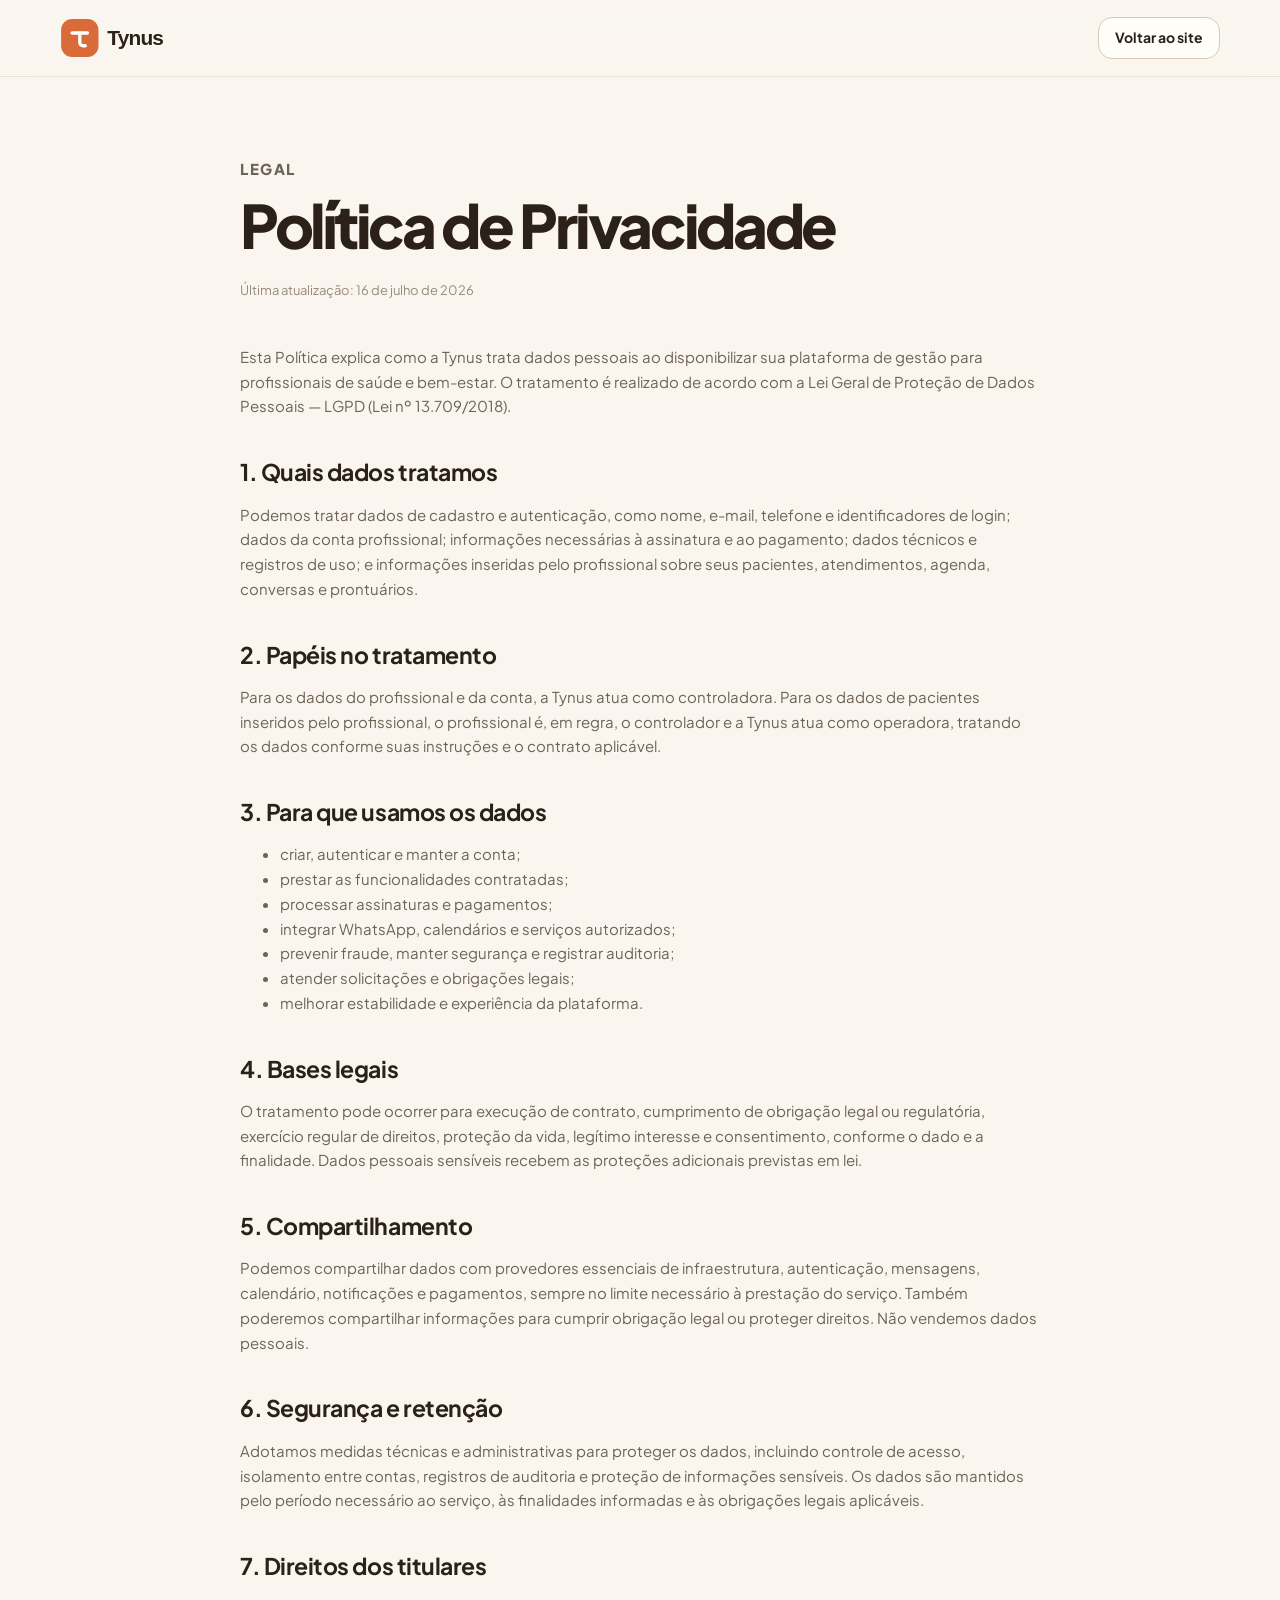
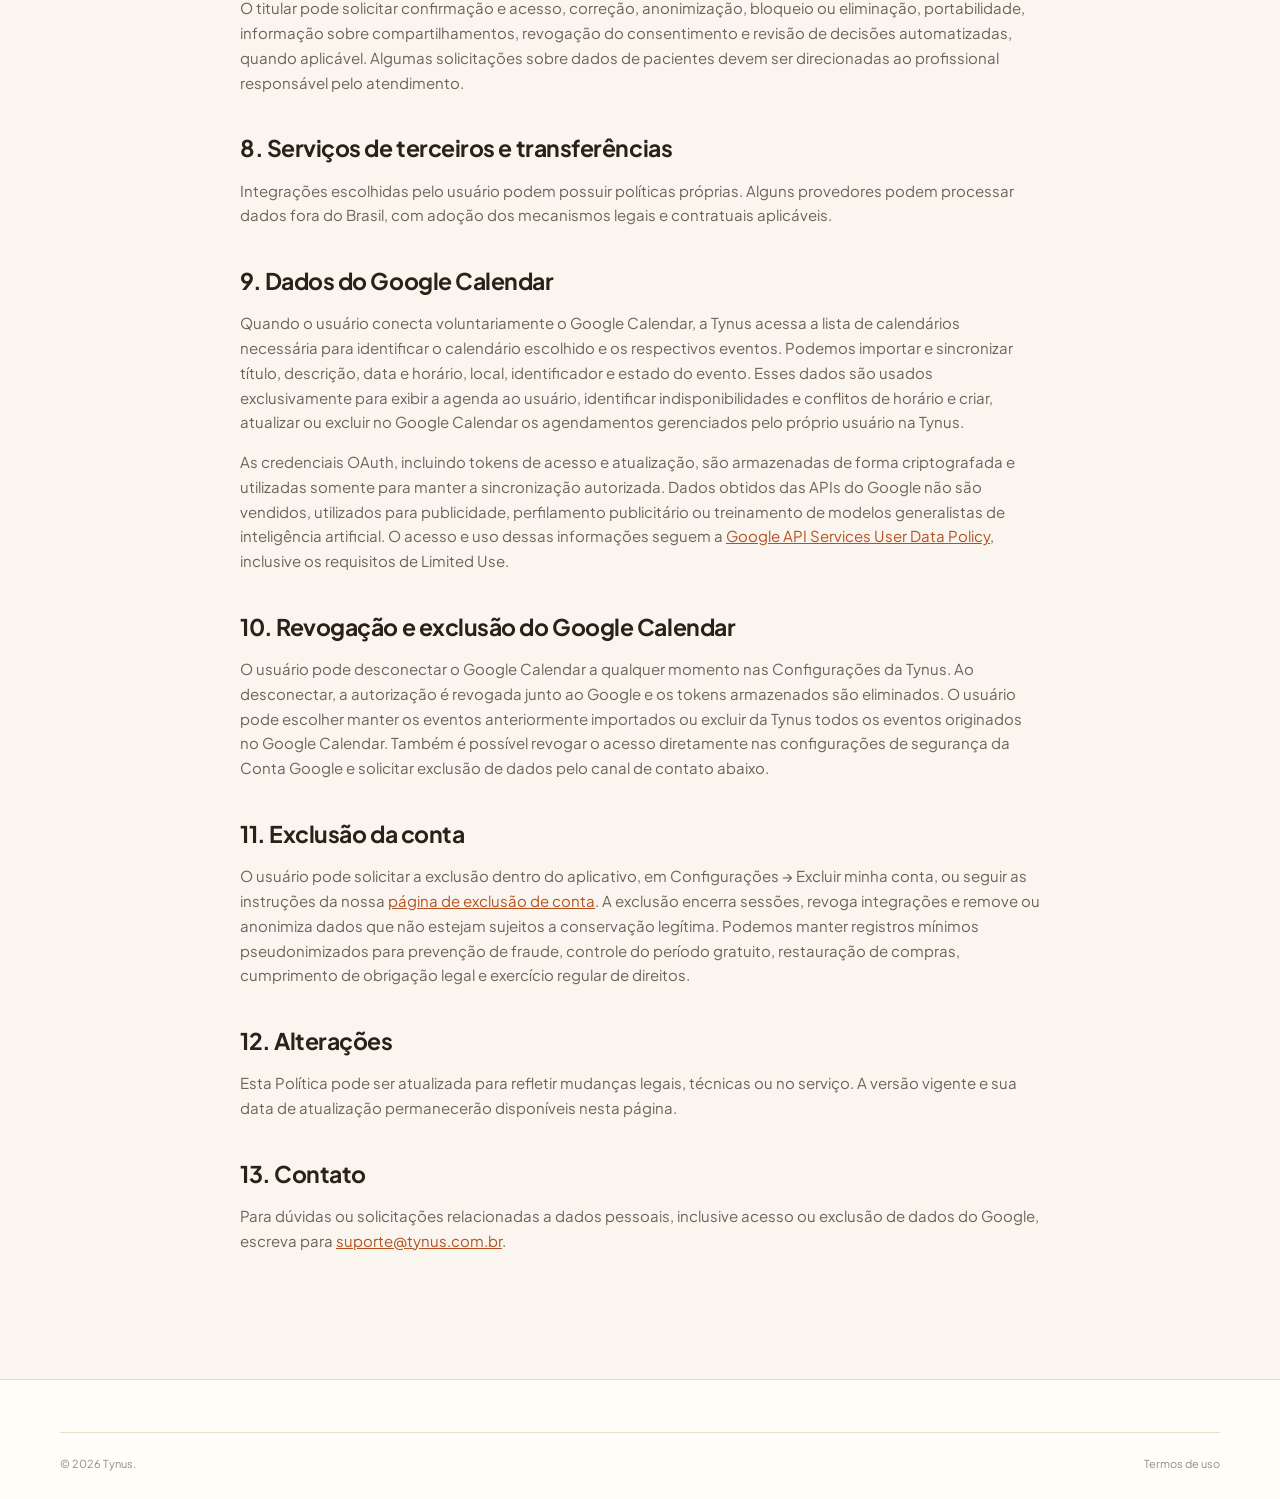
==== commit a4eeb007: "docs: add account deletion instructions" ====
--- a/privacidade.html
+++ b/privacidade.html
@@ -16,8 +16,9 @@
     <h2>8. Serviços de terceiros e transferências</h2><p>Integrações escolhidas pelo usuário podem possuir políticas próprias. Alguns provedores podem processar dados fora do Brasil, com adoção dos mecanismos legais e contratuais aplicáveis.</p>
     <h2>9. Dados do Google Calendar</h2><p>Quando o usuário conecta voluntariamente o Google Calendar, a Tynus acessa a lista de calendários necessária para identificar o calendário escolhido e os respectivos eventos. Podemos importar e sincronizar título, descrição, data e horário, local, identificador e estado do evento. Esses dados são usados exclusivamente para exibir a agenda ao usuário, identificar indisponibilidades e conflitos de horário e criar, atualizar ou excluir no Google Calendar os agendamentos gerenciados pelo próprio usuário na Tynus.</p><p>As credenciais OAuth, incluindo tokens de acesso e atualização, são armazenadas de forma criptografada e utilizadas somente para manter a sincronização autorizada. Dados obtidos das APIs do Google não são vendidos, utilizados para publicidade, perfilamento publicitário ou treinamento de modelos generalistas de inteligência artificial. O acesso e uso dessas informações seguem a <a href="https://developers.google.com/terms/api-services-user-data-policy" target="_blank" rel="noopener">Google API Services User Data Policy</a>, inclusive os requisitos de Limited Use.</p>
     <h2>10. Revogação e exclusão do Google Calendar</h2><p>O usuário pode desconectar o Google Calendar a qualquer momento nas Configurações da Tynus. Ao desconectar, a autorização é revogada junto ao Google e os tokens armazenados são eliminados. O usuário pode escolher manter os eventos anteriormente importados ou excluir da Tynus todos os eventos originados no Google Calendar. Também é possível revogar o acesso diretamente nas configurações de segurança da Conta Google e solicitar exclusão de dados pelo canal de contato abaixo.</p>
-    <h2>11. Alterações</h2><p>Esta Política pode ser atualizada para refletir mudanças legais, técnicas ou no serviço. A versão vigente e sua data de atualização permanecerão disponíveis nesta página.</p>
-    <h2>12. Contato</h2><p>Para dúvidas ou solicitações relacionadas a dados pessoais, inclusive acesso ou exclusão de dados do Google, escreva para <a href="mailto:suporte@tynus.com.br">suporte@tynus.com.br</a>.</p>
+    <h2>11. Exclusão da conta</h2><p>O usuário pode solicitar a exclusão dentro do aplicativo, em Configurações → Excluir minha conta, ou seguir as instruções da nossa <a href="exclusao-de-conta.html">página de exclusão de conta</a>. A exclusão encerra sessões, revoga integrações e remove ou anonimiza dados que não estejam sujeitos a conservação legítima. Podemos manter registros mínimos pseudonimizados para prevenção de fraude, controle do período gratuito, restauração de compras, cumprimento de obrigação legal e exercício regular de direitos.</p>
+    <h2>12. Alterações</h2><p>Esta Política pode ser atualizada para refletir mudanças legais, técnicas ou no serviço. A versão vigente e sua data de atualização permanecerão disponíveis nesta página.</p>
+    <h2>13. Contato</h2><p>Para dúvidas ou solicitações relacionadas a dados pessoais, inclusive acesso ou exclusão de dados do Google, escreva para <a href="mailto:suporte@tynus.com.br">suporte@tynus.com.br</a>.</p>
   </article></main>
   <footer class="site-footer"><div class="container footer-bottom"><span>© <span data-year></span> Tynus.</span><a href="termos.html">Termos de uso</a></div></footer><script src="script.js"></script>
 </body></html>
